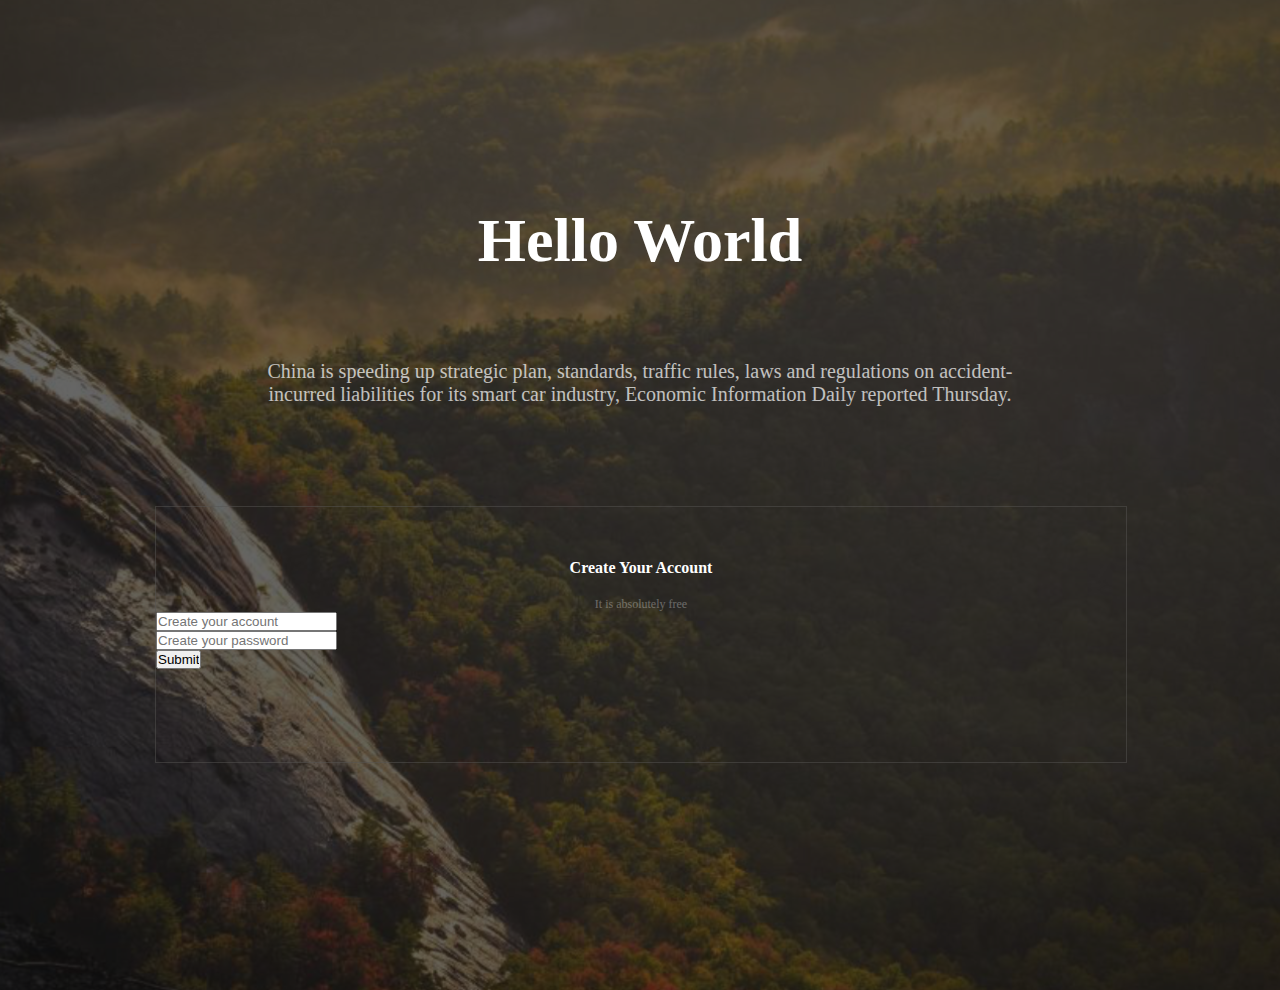
==== day9/day9.html @ b1ab1f52 "Add files via upload" ====
<!DOCTYPE html>
<html lang="en">
<head>
	<meta charset="UTF-8">
	<title>day9</title>
	<link rel="stylesheet" href="css/style.css">
</head>
<body>
	<div class="header">
		<div class="header-container">
			<div class="slogan">
				<h1>Hello World</h1>
				<p>China is speeding up strategic plan, standards, traffic rules, laws and regulations on accident-incurred liabilities for its smart car industry, Economic Information Daily reported Thursday.</p>
			</div>
			<div class="account">
				<div class="txt">
					<h4>Create Your Account</h4>
					<p>It is absolutely free</p>
				</div>
				<form action="" method="get">
					<div><input type="text" placeholder="Create your account"></div>
					<div><input type="text" placeholder="Create your password"></div>
					<div><input type="submit" ></div>
				</form>	
			</div>
		</div>
	</div>
</body>
</html>
---- day9/css/style.css ----
body,ol,ul,h1,h2,h3,h4,h5,h6,p,th,td,dl,dd,form,fieldset,legend,input,textarea,select{margin:0;padding:0} 
    body{font:12px"宋体","Arial Narrow",HELVETICA;background:#fff;-webkit-text-size-adjust:100%;} 
    a{color:#2d374b;text-decoration:none} 
    a:hover{color:#cd0200;text-decoration:underline} 
    em{font-style:normal} 
    li{list-style:none} 
    img{border:0;vertical-align:middle} 
    table{border-collapse:collapse;border-spacing:0} 
    p{word-wrap:break-word}

/* header */
.header{
	height:990px;
	width:100%;
	overflow: hidden;
	background-size:cover;
	background: url(../img/bg1.png) no-repeat;
	background-position: center center;
}
.header-container{
	width: 970px;
	margin:0 auto;
}
.header-container .slogan{
	margin-top: 205px;
	margin-bottom: 100px;
}
.header-container .slogan h1{
	font-size: 62px;
	color:#fff;
	font-family: "PingFang SC";
	text-align: center;
	margin-bottom: 84px;
}
.header-container .slogan p{
	margin:0 auto;
	width: 775px;
	font-size: 20px;
	opacity: 0.7;
	color: #fff;
	font-family: "PingFang SC";
	text-align: center;
}
.header-container .account{
	width: 970px;
	margin: 0 auto;
	height: 255px;
	border:1px solid rgba(86,84,81,0.5);
}
.header-container .account .txt{
	text-align: center;
	padding-top: 52px;
}
.header-container .account .txt h4{
	font-size: 16px;
	color: #fff;
	font-family: "PingFang SC"
}
.header-container .account .txt p{
	font-size: 12px;
	color: #fff;
	opacity: 0.3;
	font-family: "PingFang SC";
	margin-top: 20px;
}
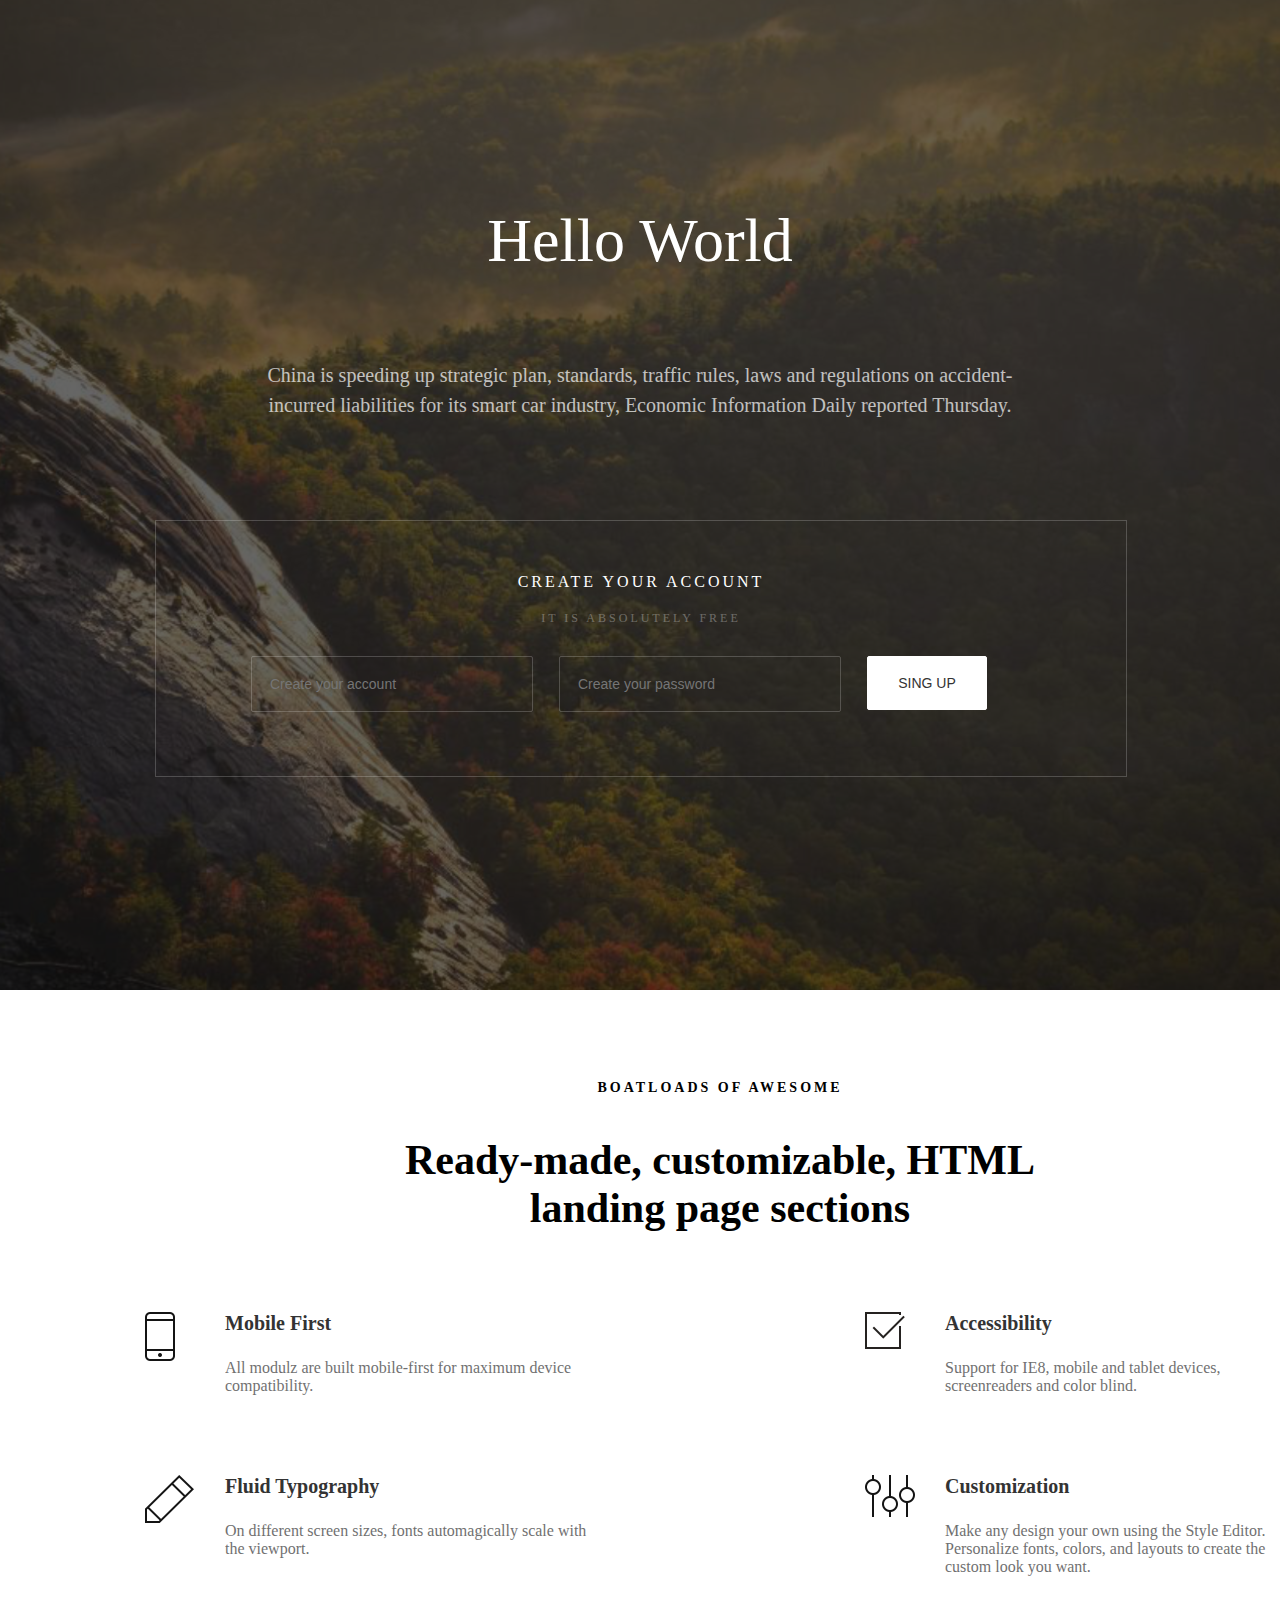
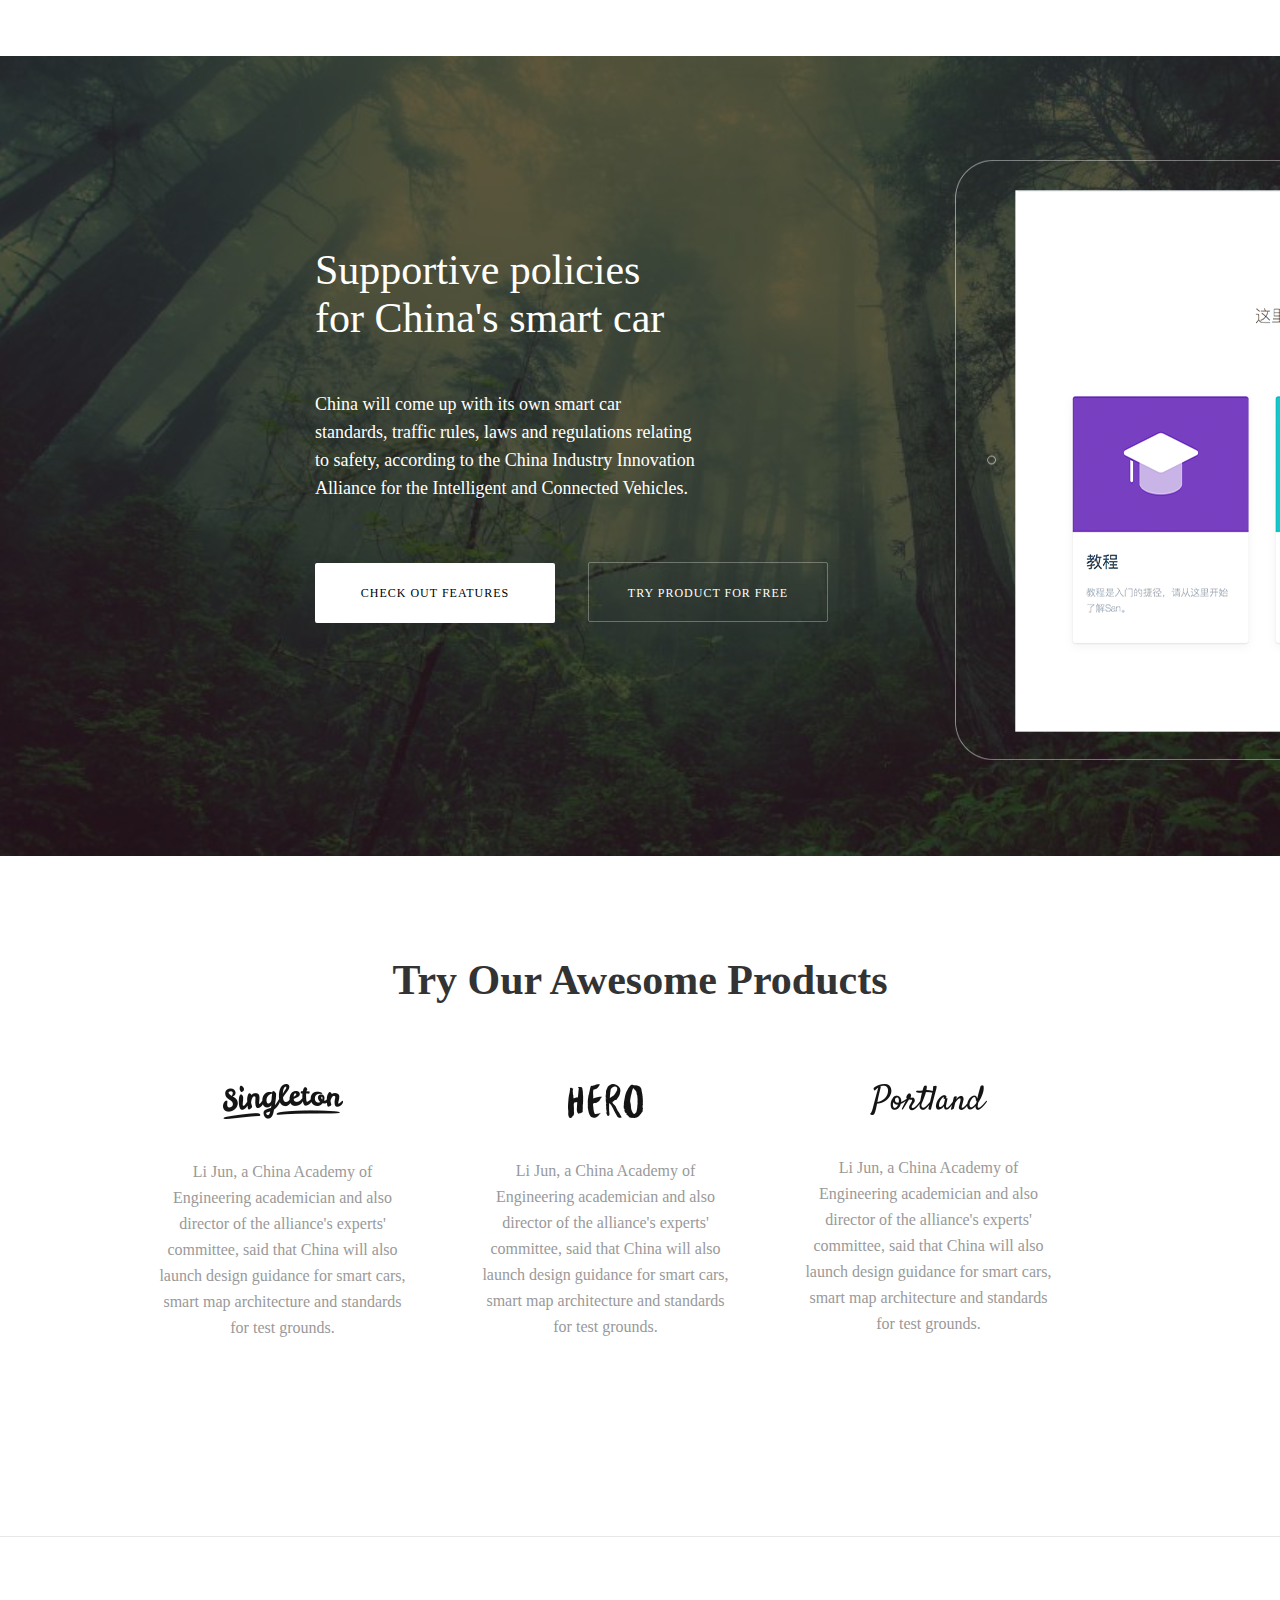
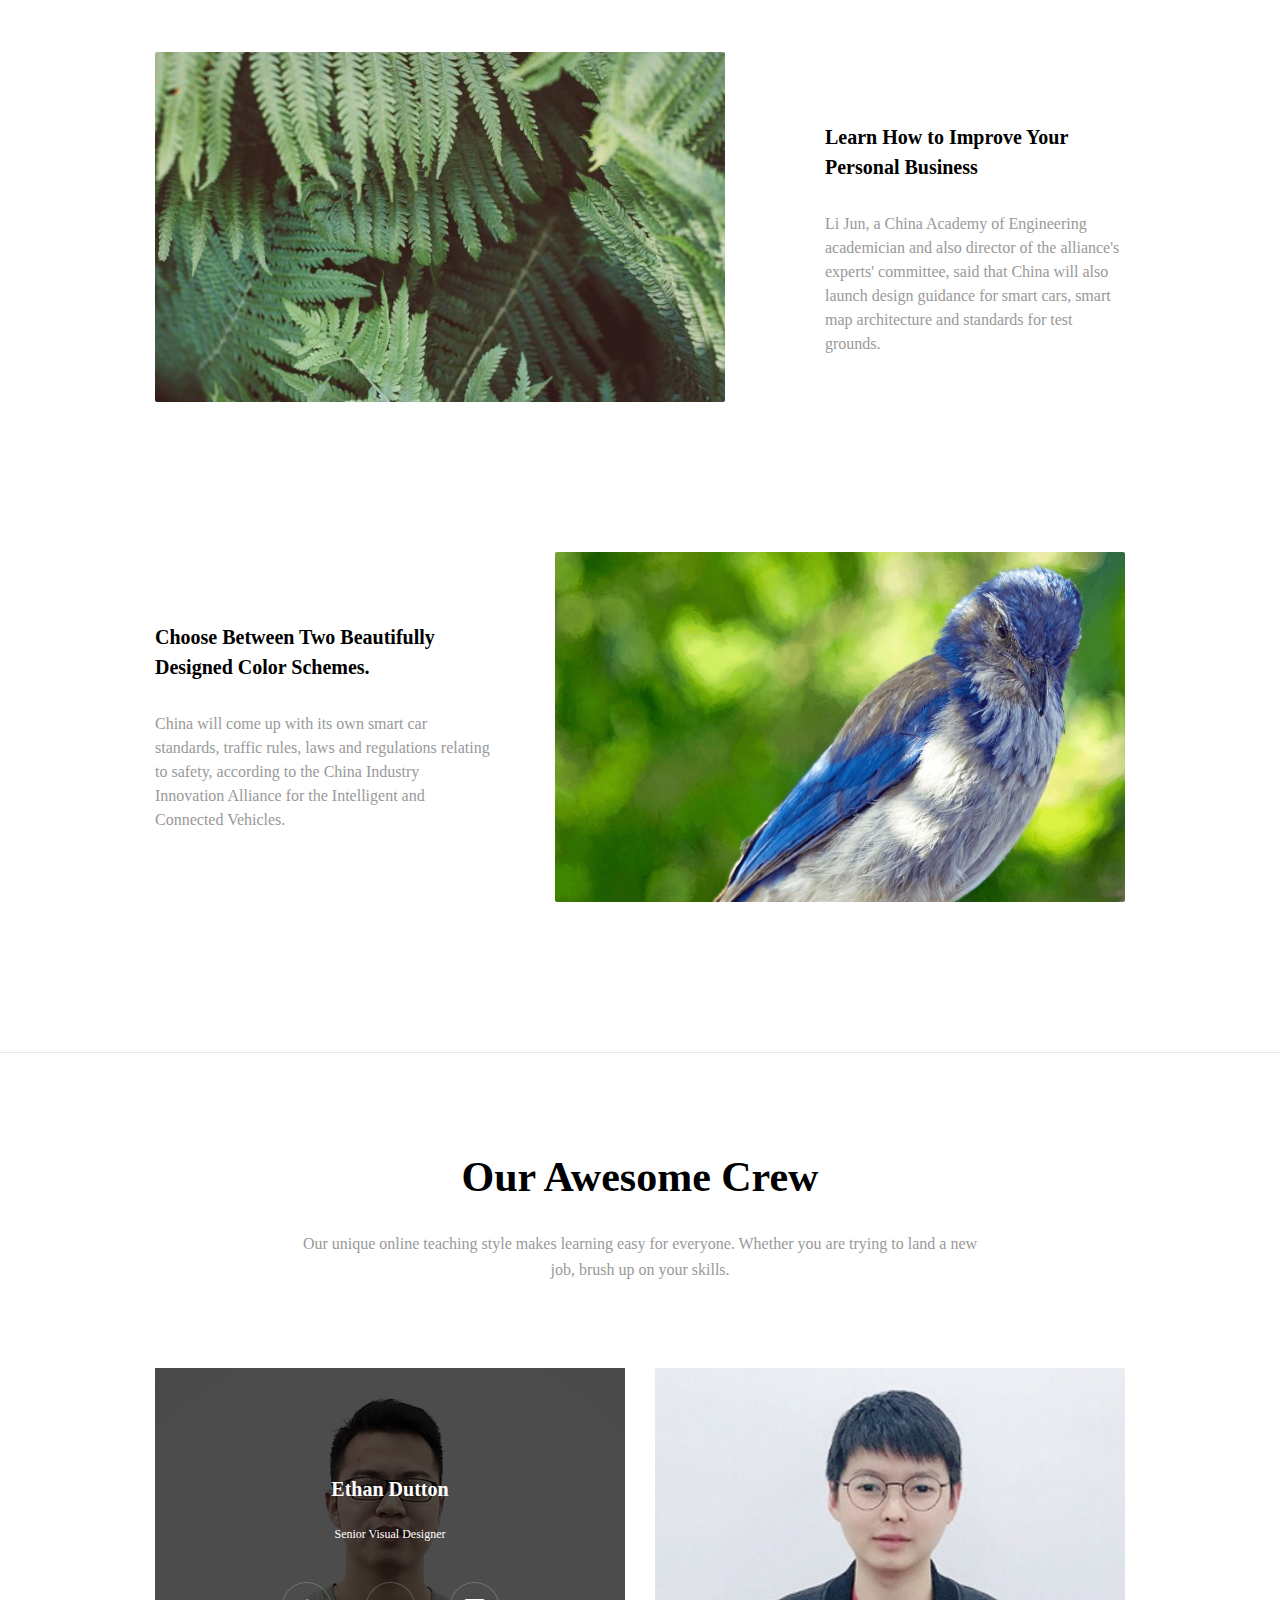
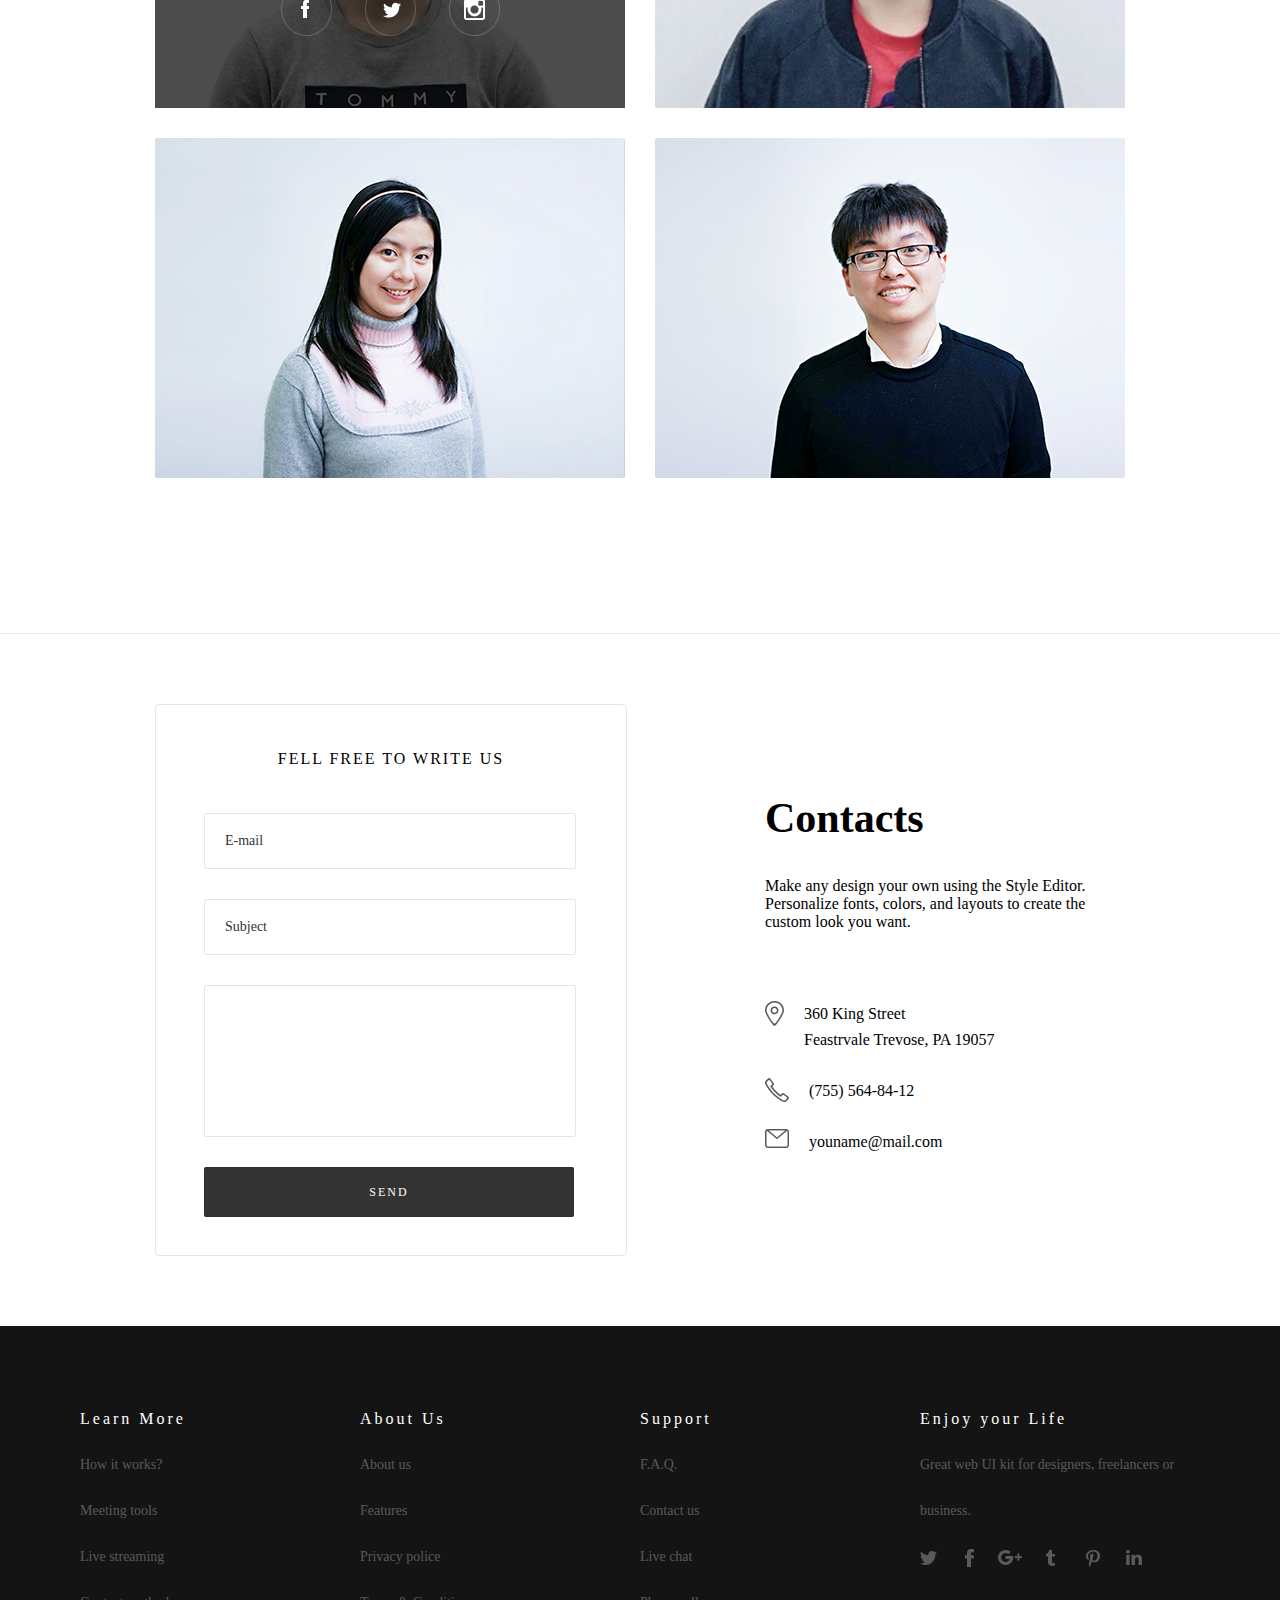
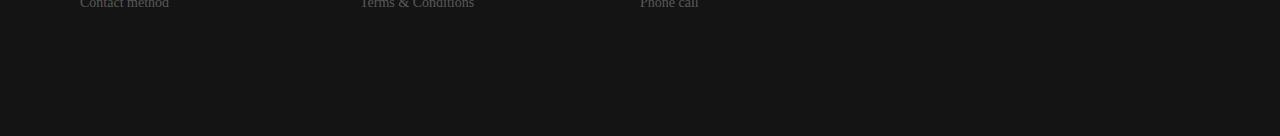
==== commit c384e035: "Add files via upload" ====
--- a/day9/day9.html
+++ b/day9/day9.html
@@ -6,6 +6,7 @@
 	<link rel="stylesheet" href="css/style.css">
 </head>
 <body>
+	<!-- header-->
 	<div class="header">
 		<div class="header-container">
 			<div class="slogan">
@@ -17,12 +18,214 @@
 					<h4>Create Your Account</h4>
 					<p>It is absolutely free</p>
 				</div>
-				<form action="" method="get">
-					<div><input type="text" placeholder="Create your account"></div>
-					<div><input type="text" placeholder="Create your password"></div>
-					<div><input type="submit" ></div>
+				<form action="" method="get" class="clearfix">
+					<div class="input-control"><input type="text" placeholder="Create your account" ></div>
+					<div class="input-control"><input type="password" placeholder="Create your password" ></div>
+					<div><input id="submit-control" type="submit" value="SING UP"></div>
 				</form>	
 			</div>
+		</div>
+	</div>
+	<!-- row-->
+	<div class="row">
+		<div class="row-container">
+			<h6>Boatloads of Awesome</h6>
+			<h1>Ready-made, customizable, HTML <br>landing page sections</h1>
+			<div class="four">
+				<ul class="clearfix">
+					<li>
+						<img src="img/IphoneIcon.png" alt="">
+						<div class="txt">
+							<h3>Mobile First</h3>	
+							<p>All modulz are built mobile-first for maximum device compatibility.</p>
+						</div>
+					</li>
+					<li>
+						<img src="img/CheckIcon.png" alt="">
+						<div class="txt">
+							<h3>Accessibility</h3>	
+							<p>Support for IE8, mobile and tablet devices, screenreaders and color blind.</p>
+						</div>	
+					</li>
+					<li>
+						<img src="img/PencilIcon.png" alt="">
+						<div class="txt">
+							<h3>Fluid Typography</h3>	
+							<p>On different screen sizes, fonts automagically scale with the viewport.</p>
+						</div>	
+					</li>
+					<li>
+						<img src="img/SettingsIcon.png" alt="">
+						<div class="txt">
+							<h3>Customization</h3>	
+							<p>Make any design your own using the Style Editor. Personalize fonts, colors, and layouts to create the custom look you want.</p>
+						</div>
+					</li>
+				</ul>
+			</div>
+		</div>
+	</div>
+	<!--bigimg-->
+	<div class="bigimg">
+		<div class="bigimg-container">
+			<img src="img/bg.png" alt="">
+			<div class="txt">
+				<h1>Supportive policies<br> for China's smart car</h1>
+				<p>China will come up with its own smart car standards, traffic rules, laws and regulations relating to safety, according to the China Industry Innovation Alliance for the Intelligent and Connected Vehicles.</p>
+				<input type="button" class="button" value="Check out Features">
+				<input type="button" class="button2" value="Try product for Free">
+			</div>
+		</div>
+	</div>
+	<!--row2-->
+	<div class="row2">
+		<div class="row2-container">
+			<h1>Try Our Awesome Products</h1>
+			<ul class="clearfix">
+				<li>
+					<img src="img/Singleton.png" alt="">
+					<p>Li Jun, a China Academy of Engineering academician and also director of the alliance's experts' committee, said that China will also launch design guidance for smart cars, smart map architecture and standards for test grounds.</p>
+				</li>
+				<li>
+					<img src="img/Hero.png" alt="">
+					<p>Li Jun, a China Academy of Engineering academician and also director of the alliance's experts' committee, said that China will also launch design guidance for smart cars, smart map architecture and standards for test grounds.</p>
+				</li>
+				<li>
+					<img src="img/Portland.png" alt="">
+					<p>Li Jun, a China Academy of Engineering academician and also director of the alliance's experts' committee, said that China will also launch design guidance for smart cars, smart map architecture and standards for test grounds.</p>
+				</li>
+			</ul>
+		</div>
+	</div>
+	<!--row3-->
+	<div class="row3">
+		<div class="row3-container">
+			<ul>
+				<li class="txt clearfix">
+					<div class="post-img">
+						<img src="img/Photo2.png" alt="">
+					</div>
+					<div class="content">
+						<h3>Learn How to Improve Your<br> Personal Business</h3>
+						<p>Li Jun, a China Academy of Engineering academician and also director of the alliance's experts' committee, said that China will also launch design guidance for smart cars, smart map architecture and standards for test grounds.</p>
+					</div>
+				</li>
+				<li class="txt clearfix">
+
+					<div class="content2">
+						<h3>Choose Between Two Beautifully Designed Color Schemes.</h3>
+						<p>China will come up with its own smart car standards, traffic rules, laws and regulations relating to safety, according to the China Industry Innovation Alliance for the Intelligent and Connected Vehicles.</p>
+					</div>
+					<div class="post-img2">
+						<img src="img/Photo.png" alt="">
+					</div>
+				</li>
+			</ul>
+		</div>
+	</div>
+	<div class="row4">
+		<div class="row4-container">
+			<h1>Our Awesome Crew</h1>
+			<p>Our unique online teaching style makes learning easy for everyone. Whether you are trying to land a new job, brush up on your skills.</p>
+			<ul>
+				<li class="active">
+					<img src="img/Userpic1.png" alt="">
+					<div class="info">
+						<h6>Ethan Dutton</h6>
+						<p>Senior Visual Designer</p>
+						<a href=""><img src="img/Facebook.png" alt=""></a>
+						<a href=""><img src="img/Twitter.png" alt=""></a>
+						<a href=""><img src="img/Instagram.png" alt=""></a>
+					</div>
+				</li>
+				<li>
+					<img src="img/Userpic2.png" alt="">
+				</li>
+				<li>
+					<img src="img/Userpic3.png" alt="">
+				</li>
+				<li>
+					<img src="img/Userpic4.png" alt="">
+				</li>
+			</ul>
+		</div>	
+	</div>
+	<!--Contacts-->
+	<div class="contacts">
+		<div class="contacts-container">
+			<form action="" class="formbox">
+				<div>
+					<h3>Fell free to Write Us</h3>
+					<div>
+						<input type="text" value="E-mail" id="contactsinput">
+						<input type="text" value="Subject" id="contactsinput">
+						<input type="text" value="" id="contactsinput3">
+						<input type="submit" value="SEND" id="contactssubmit">
+					</div>
+				</div>
+			</form>
+			<div class="contactsinfo">
+				<h1>Contacts</h1>
+				<p>Make any design your own using the Style Editor. Personalize fonts, colors, and layouts to create the custom look you want.</p>
+				<ul>
+					<li>
+						<img src="img/MapIcon.png" alt="">
+						<p>360 King Street<br>Feastrvale Trevose, PA 19057  </p>
+					</li>
+					<li>
+						<img src="img/PhoneIcon.png" alt="">
+						<p>(755) 564-84-12</p>
+					</li>
+					<li>
+						<img src="img/MailIcon.png" alt="">
+						<p>youname@mail.com</p>
+					</li>
+				</ul>
+			</div>
+		</div>
+	</div>
+	<!--footer-->
+	<div class="footer">
+		<div class="footer-container">
+			<ul>
+				<li class="wrap">
+					<ul>
+						<li class="title">Learn More</li>
+						<li>How it works?</li>
+						<li>Meeting tools</li>
+						<li>Live streaming</li>
+						<li>Contact method</li>
+					</ul>
+				</li>
+				<li class="wrap">
+					<ul>
+						<li class="title">About Us</li>
+						<li>About us</li>
+						<li>Features</li>
+						<li>Privacy police</li>
+						<li>Terms & Conditions</li>
+					</ul>
+				</li>
+				<li class="wrap">
+					<ul>
+						<li class="title">Support</li>
+						<li>F.A.Q.</li>
+						<li>Contact us</li>
+						<li>Live chat</li>
+						<li>Phone call</li>
+					</ul>
+				</li>
+				<li class="wrap">
+					<ul>
+						<li class="title">Enjoy your Life</li>
+						<li>Great web UI kit for designers, freelancers or business.</li>
+						<li>
+							<img src="img/SocialsButtons.png" alt="">
+						</li>
+
+					</ul>
+				</li>
+			</ul>
 		</div>
 	</div>
 </body>
--- a/day9/css/style.css
+++ b/day9/css/style.css
@@ -1,5 +1,5 @@
   	body,ol,ul,h1,h2,h3,h4,h5,h6,p,th,td,dl,dd,form,fieldset,legend,input,textarea,select{margin:0;padding:0} 
-    body{font:12px"宋体","Arial Narrow",HELVETICA;background:#fff;-webkit-text-size-adjust:100%;} 
+    body{font:12px "Montserrat"; background:#fff;-webkit-text-size-adjust:100%;} 
     a{color:#2d374b;text-decoration:none} 
     a:hover{color:#cd0200;text-decoration:underline} 
     em{font-style:normal} 
@@ -7,6 +7,15 @@
     img{border:0;vertical-align:middle} 
     table{border-collapse:collapse;border-spacing:0} 
     p{word-wrap:break-word}
+
+.clearfix:after{
+	content: ".";
+	clear: both;
+	height: 0;
+	overflow: hidden;
+	display: block;
+	visibility: hidden;
+}
 
 /* header */
 .header{
@@ -28,7 +37,8 @@
 .header-container .slogan h1{
 	font-size: 62px;
 	color:#fff;
-	font-family: "PingFang SC";
+	font-family: "Montserrat";
+	font-weight: 200;
 	text-align: center;
 	margin-bottom: 84px;
 }
@@ -38,14 +48,16 @@
 	font-size: 20px;
 	opacity: 0.7;
 	color: #fff;
-	font-family: "PingFang SC";
+	font-family: "Montserrat";
+	line-height: 30px;
+	font-weight: 100;
 	text-align: center;
 }
 .header-container .account{
 	width: 970px;
 	margin: 0 auto;
 	height: 255px;
-	border:1px solid rgba(86,84,81,0.5);
+	border:1px solid rgba(255,255,255,0.2);
 }
 .header-container .account .txt{
 	text-align: center;
@@ -54,12 +66,433 @@
 .header-container .account .txt h4{
 	font-size: 16px;
 	color: #fff;
-	font-family: "PingFang SC"
+	font-family: "Montserrat";
+	font-weight: 100;
+	text-transform: uppercase;
+	letter-spacing: 3px;
 }
 .header-container .account .txt p{
 	font-size: 12px;
 	color: #fff;
 	opacity: 0.3;
-	font-family: "PingFang SC";
+	font-family: "Montserrat";
+	font-weight: 100;
 	margin-top: 20px;
-}
+	text-transform: uppercase;
+	letter-spacing: 3px;
+}
+form{
+	padding:30px 95px;
+}
+
+.input-control{
+	width: 280px;
+	height: 54px;
+	float: left;
+	margin-right: 28px;
+}
+input[type="text"],input[type="password"]{
+	border: 1px solid rgba(255,255,255,0.2);
+	-webkit-appearance: none; /*Removes default chrome and safari style*/
+	-moz-appearance: none; /*Removes default style Firefox*/
+	color: #fff;
+	border-radius: 2px;
+	width: 100%;
+	height: 54px;
+	font-size: 14px;
+	outline:0;
+	text-indent: 18px;
+	background-color: transparent;
+}
+#submit-control{
+	width: 120px;
+	height: 54px;
+}
+input[type="submit"]{
+	border: 1px solid #fff;
+	-webkit-appearance: none; /*Removes default chrome and safari style*/
+	-moz-appearance: none; /*Removes default style Firefox*/
+	color: #81807d;
+	border-radius: 2px;
+	height: 21px;
+	font-size: 14px;
+	outline:0;
+	background-color: #fff;
+	color: #333;
+	cursor:pointer;
+}
+
+/* row */
+.row-container{
+	width: 1440px;
+	margin: 0 auto;
+}
+.row-container h6{
+	text-align: center;
+	font-size: 14px;
+	margin-top: 90px;
+	text-transform: uppercase;
+	letter-spacing: 3px;
+}
+.row-container h1{
+	text-align: center;
+	font-size: 42px;
+	margin-top: 40px;
+}
+.row-container .four{
+	margin-top:80px;
+}
+.row-container .four ul li{
+	float: left;
+	width: 415px;
+	margin-bottom: 80px;
+	margin-right: 160px;
+	margin-left: 145px;
+}
+
+.four ul li img{
+	float: left;
+
+}
+.four ul li .txt{
+	padding-left: 80px;
+}
+.four ul li h3{
+	font-size: 20px;
+	color: #333;
+}
+.four ul li p{
+	font-size: 16px;
+	color: #333;
+	margin-top: 24px;
+	opacity: 0.7;
+	width: 365px;
+	font-weight: 100;
+}
+/**bigimg**/
+.bigimg-container{
+	width: 1600px;
+	margin: 0 auto;
+	position: relative;
+}
+.bigimg img{
+	width: 100%;
+	height: 800px;
+	overflow: hidden;
+}
+.bigimg-container .txt{
+	position: absolute;
+	top: 190px;
+	left: 315px;
+}
+.bigimg-container .txt h1{
+	font-size: 42px;
+	color: #fff;
+	font-weight: 200;
+	width: 384px;
+}
+.bigimg-container .txt p{
+	font-size: 18px;
+	color: #fff;
+	margin-top: 48px;
+	font-weight: 100;
+	width: 380px;
+	line-height: 28px;
+}
+.bigimg-container .txt .button{
+	width: 240px;
+	background-color: #fff;
+	height: 60px;
+	border: 0;
+    color: #000;
+    cursor: pointer;
+    font-size: 12px;
+    text-align: center;
+    line-height: 60px;
+    margin-top: 60px;
+    margin-right: 30px;
+    border-radius: 2px;
+    text-transform: uppercase;
+    letter-spacing: 1px;
+    font-family: "Montserrat";
+    font-weight: 300;
+
+}
+.bigimg-container .txt .button2{
+	width: 240px;
+	background-color: transparent;
+	height: 60px;
+	border: 1px solid rgba(255,255,255,0.3);
+    color: #fff;
+    cursor: pointer;
+    font-size: 12px;
+    text-align: center;
+    line-height: 60px;
+    margin-top: 60px;
+    margin-right: 30px;
+    border-radius: 2px;
+    text-transform: uppercase;
+    letter-spacing: 1px;
+    font-family: "Montserrat";
+    font-weight: 300;
+} 
+
+/**row2**/
+.row2{
+	border-bottom: 1px solid #e7e7e7;
+	height: 580px;
+}
+.row2-container{
+	width: 970px;
+	margin: 0 auto;
+}
+.row2-container h1{
+	font-size: 42px;
+	color: #333;
+	margin-top: 100px;
+	text-align: center
+}
+.row2-container ul{
+	margin-top: 80px;
+}
+.row2-container ul li{
+	display: block;
+	width: 255px;
+	float: left;
+	margin-right: 68px;
+	text-align: center;
+}
+.row2-container ul li img{
+
+}
+.row2-container ul li p{
+	margin-top: 40px;
+	font-size: 16px;
+	color: #999;
+	line-height: 26px;
+	font-weight: 100;
+}
+/**row3**/
+.row3{
+	border-bottom: 1px solid #e7e7e7;
+	height: 1000px;
+}
+.row3-container{
+	width: 970px;
+	margin: 0 auto;
+}
+.row3-container ul{
+	margin-top: 115px;
+}
+.row3-container ul li{
+	margin-bottom: 150px;
+}
+.row3-container ul li .post-img{
+	float: left;
+	width: 570px;
+	height: 350px;
+}
+.row3-container ul li .content{
+	padding-left: 670px;
+}
+.row3-container ul li h3{
+	font-size: 20px;
+	line-height: 1.5em;
+	padding-top: 70px;
+}
+.row3-container ul li p{
+	font-size: 16px;
+	color: #999;
+	font-weight: 100;
+	line-height: 1.5em;
+	margin-top: 30px;
+}
+
+.row3-container ul li .post-img2{
+	width: 570px;
+	height: 350px;
+	float: right;
+	position: relative;
+}
+.row3-container ul li .content2{
+	float: left;	
+	width: 335px;
+	display: inline-block;
+
+}
+/**row4**/
+.row4{
+	border-bottom: 1px solid #e7e7e7;
+	height: 1080px;
+}
+.row4-container{
+	width: 1000px;
+	margin: 0 auto;
+	text-align: center;
+}
+.row4-container ul li{
+	float: left;
+	margin: 15px;
+}
+.row4-container .active{
+	position: relative;
+}
+.row4-container .active .info{
+	position: absolute;
+	top: 0;
+	left: 0;
+	right: 0;
+	bottom: 0;
+	background-color: rgba(0,0,0,0.7);
+	cursor: pointer;
+	padding-top: 110px;
+}
+.row4-container .active .info h6{
+	font-size: 20px;
+	color: #fff;
+}
+.row4-container .active .info p{
+	font-size: 12px;
+	color: #fff;
+	margin-top: 20px;
+	margin-bottom: 35px;
+}
+.row4-container .active .info a{
+	margin: 0 15px;
+}
+.row4-container h1{
+	font-size: 42px;
+	margin-top: 100px;
+}
+.row4-container p{
+	padding: 0 150px;
+	margin-top: 30px;
+	font-size: 16px;
+	color: #999;
+	line-height: 26px;
+	font-weight: 100;
+	margin-bottom: 70px;
+}
+
+/**contacts**/
+.contacts-container{
+	width: 970px;
+	margin: 0 auto;
+	position: relative;
+}
+.formbox{
+	width: 470px;
+	height: 550px;
+	border:1px solid rgba(0,0,0,0.1);
+	padding: 0;
+	border-radius: 4px;
+	margin-top: 70px;
+	margin-bottom: 70px;
+}
+.formbox h3{
+	text-align: center;
+	font-size: 16px;
+	font-weight: 300;
+	text-transform: uppercase;
+	letter-spacing: 2px;
+	margin: 45px 0 45px 0;
+}
+#contactsinput{
+	color: #333;
+	border: 1px solid #999;
+	width: 370px;
+	text-indent: 20px;
+	border:1px solid rgba(0,0,0,0.1);
+	margin-bottom: 30px;
+	font-family: "Montserrat";
+	font-weight: 100;
+	margin-left: 48px;
+}
+#contactsinput3{
+	color: #333;
+	border: 1px solid #999;
+	width: 370px;
+	text-indent: 20px;
+	border:1px solid rgba(0,0,0,0.1);
+	margin-bottom: 30px;
+	font-family: "Montserrat";
+	font-weight: 100;
+	margin-left: 48px;
+	height: 150px;
+}
+#contactssubmit{
+	color: #fff;
+	background-color: #333;
+	border: 1px solid #999;
+	width: 370px;
+	height: 50px;
+	border:1px solid rgba(0,0,0,0.1);
+	margin-bottom: 30px;
+	font-size: 12px;
+	font-family: "Montserrat";
+    font-weight: 100;
+    letter-spacing: 2px;
+    margin-left: 48px;
+}
+
+.contactsinfo{
+	width: 360px;
+	position: absolute;
+	top: 0;
+	right: 0;
+}
+.contactsinfo h1{
+	font-size: 42px;
+	margin: 90px 0 35px 0;
+}
+.contactsinfo ul{
+	margin-top: 70px;
+}
+.contactsinfo li {
+	margin-bottom: 25px;
+}
+.contactsinfo p{
+	font-size: 16px;
+	font-family: "Montserrat";
+    font-weight: 100;
+}
+.contactsinfo img{
+	float: left;
+	margin-right: 20px;
+}
+.contactsinfo ul li p{
+	font-size: 16px;
+	font-family: "Montserrat";
+    font-weight: 400;
+    line-height: 26px;
+    padding-left: 39px;
+}
+/**footer**/
+.footer{
+	height: 410px;
+	background-color: #141414;
+}
+.footer-container{
+	width: 1120px;
+	margin: 0 auto;
+	padding-top: 70px;
+}
+
+.wrap{
+	float: left;
+}
+.wrap li{
+	font-size: 14px;
+	color: rgba(255,255,255,0.3);
+	font-family: "Montserrat";
+    font-weight: 100;
+    width: 280px;
+	line-height: 46px;
+}
+.wrap .title{
+	font-size: 16px;
+	font-family: "Montserrat";
+    font-weight: 300;
+    color: #fff;
+    letter-spacing: 3px;
+}
